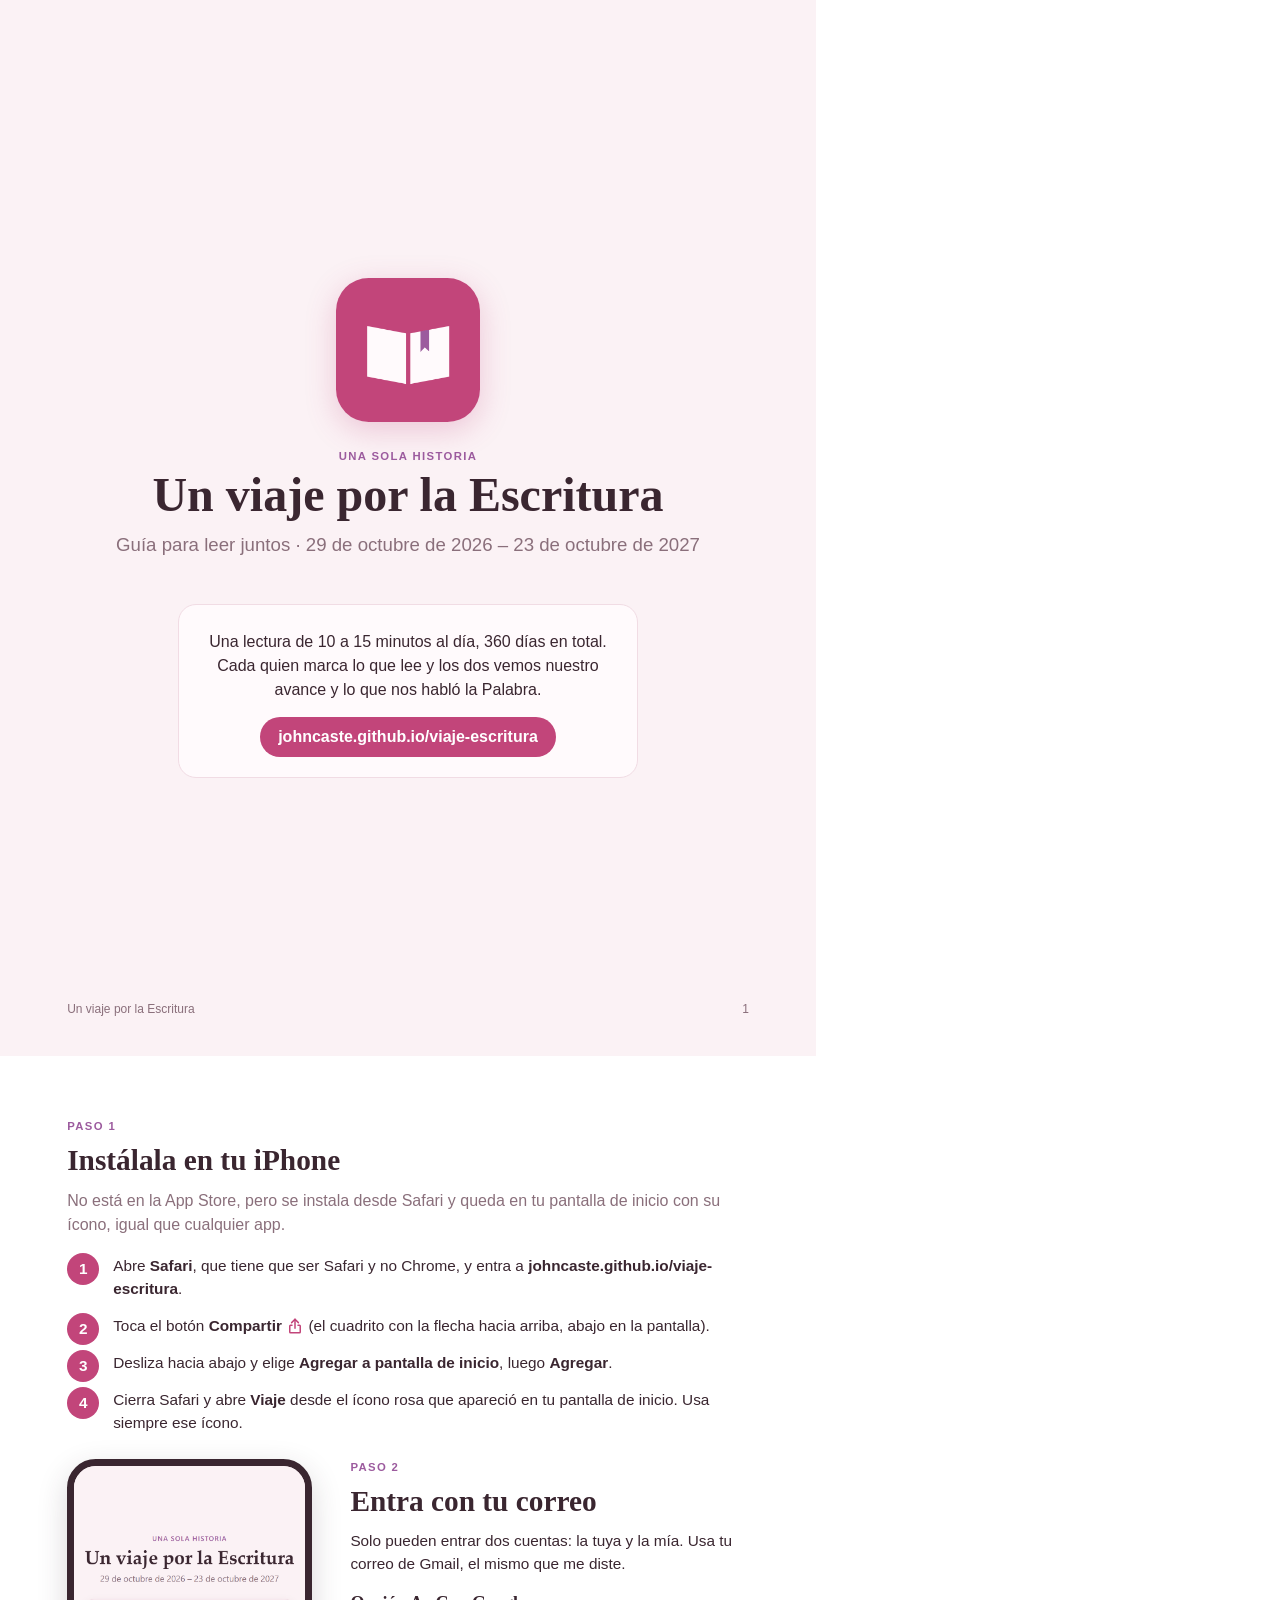
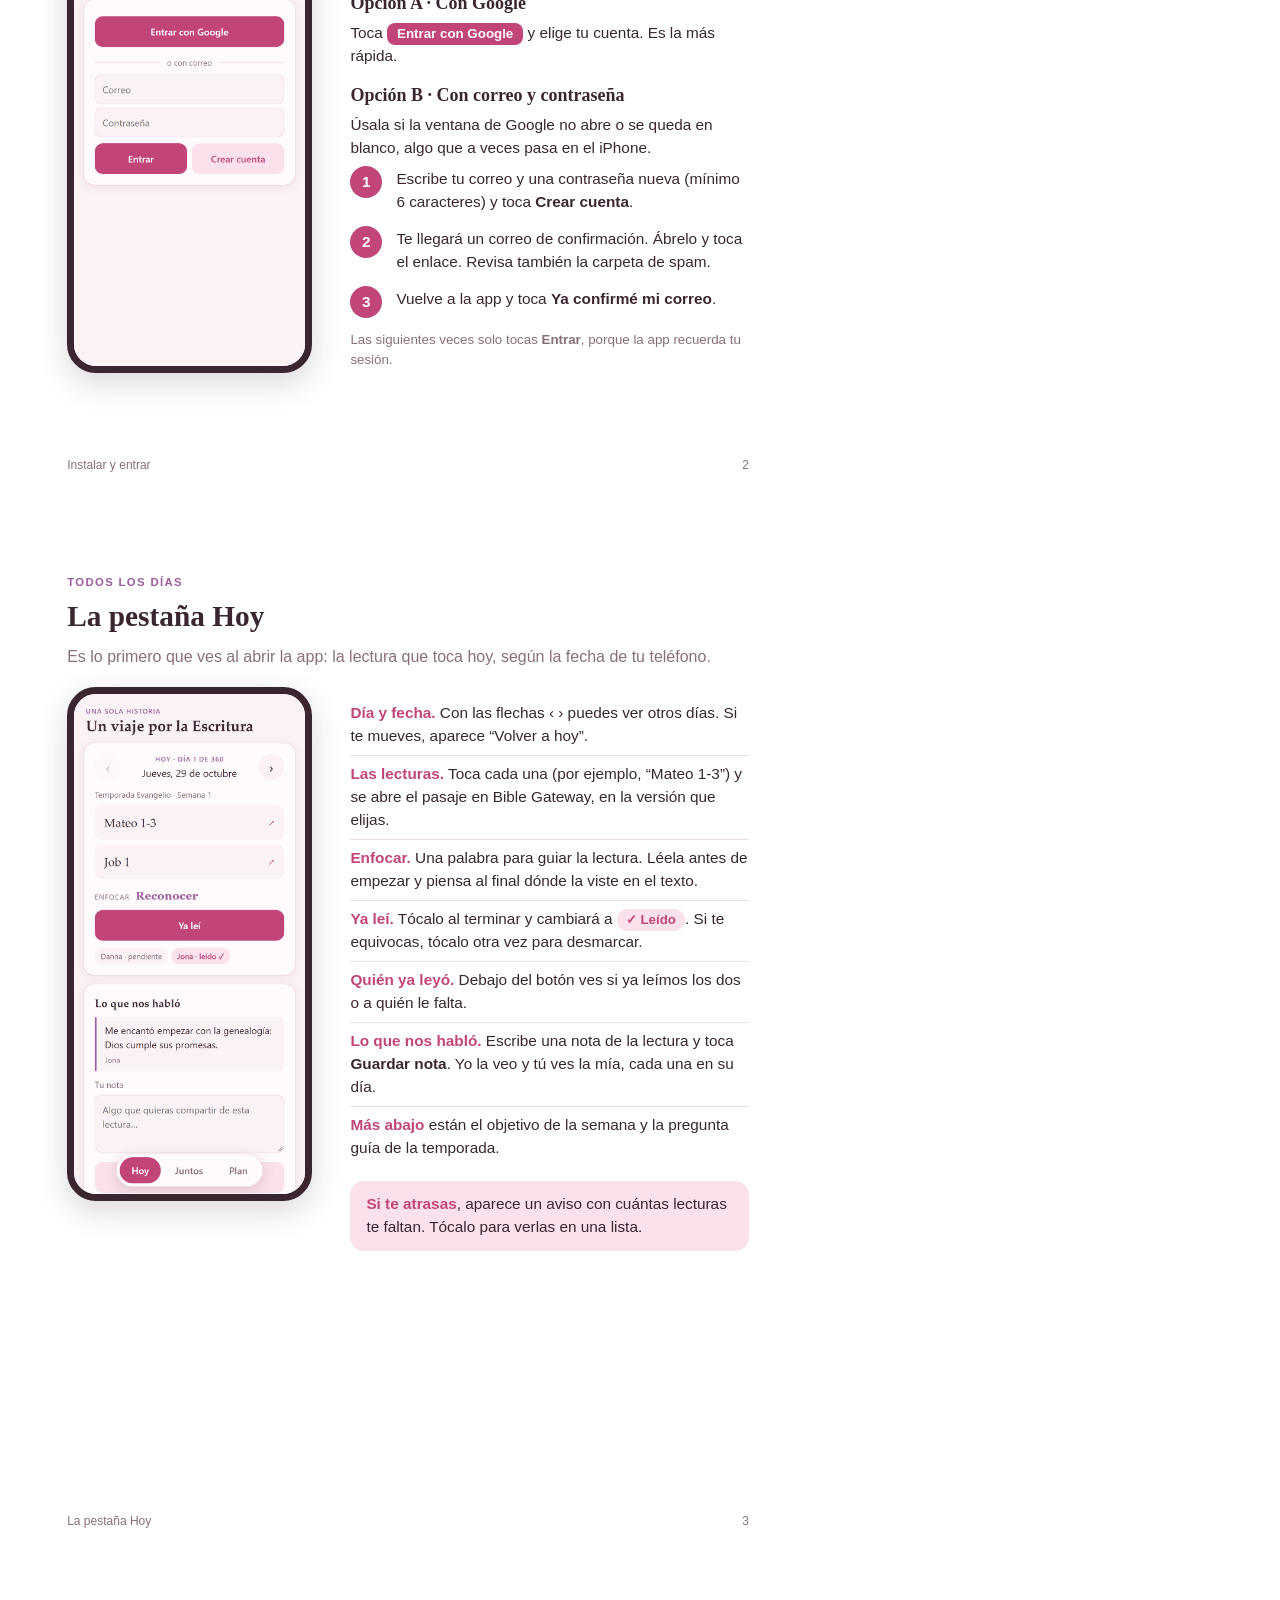
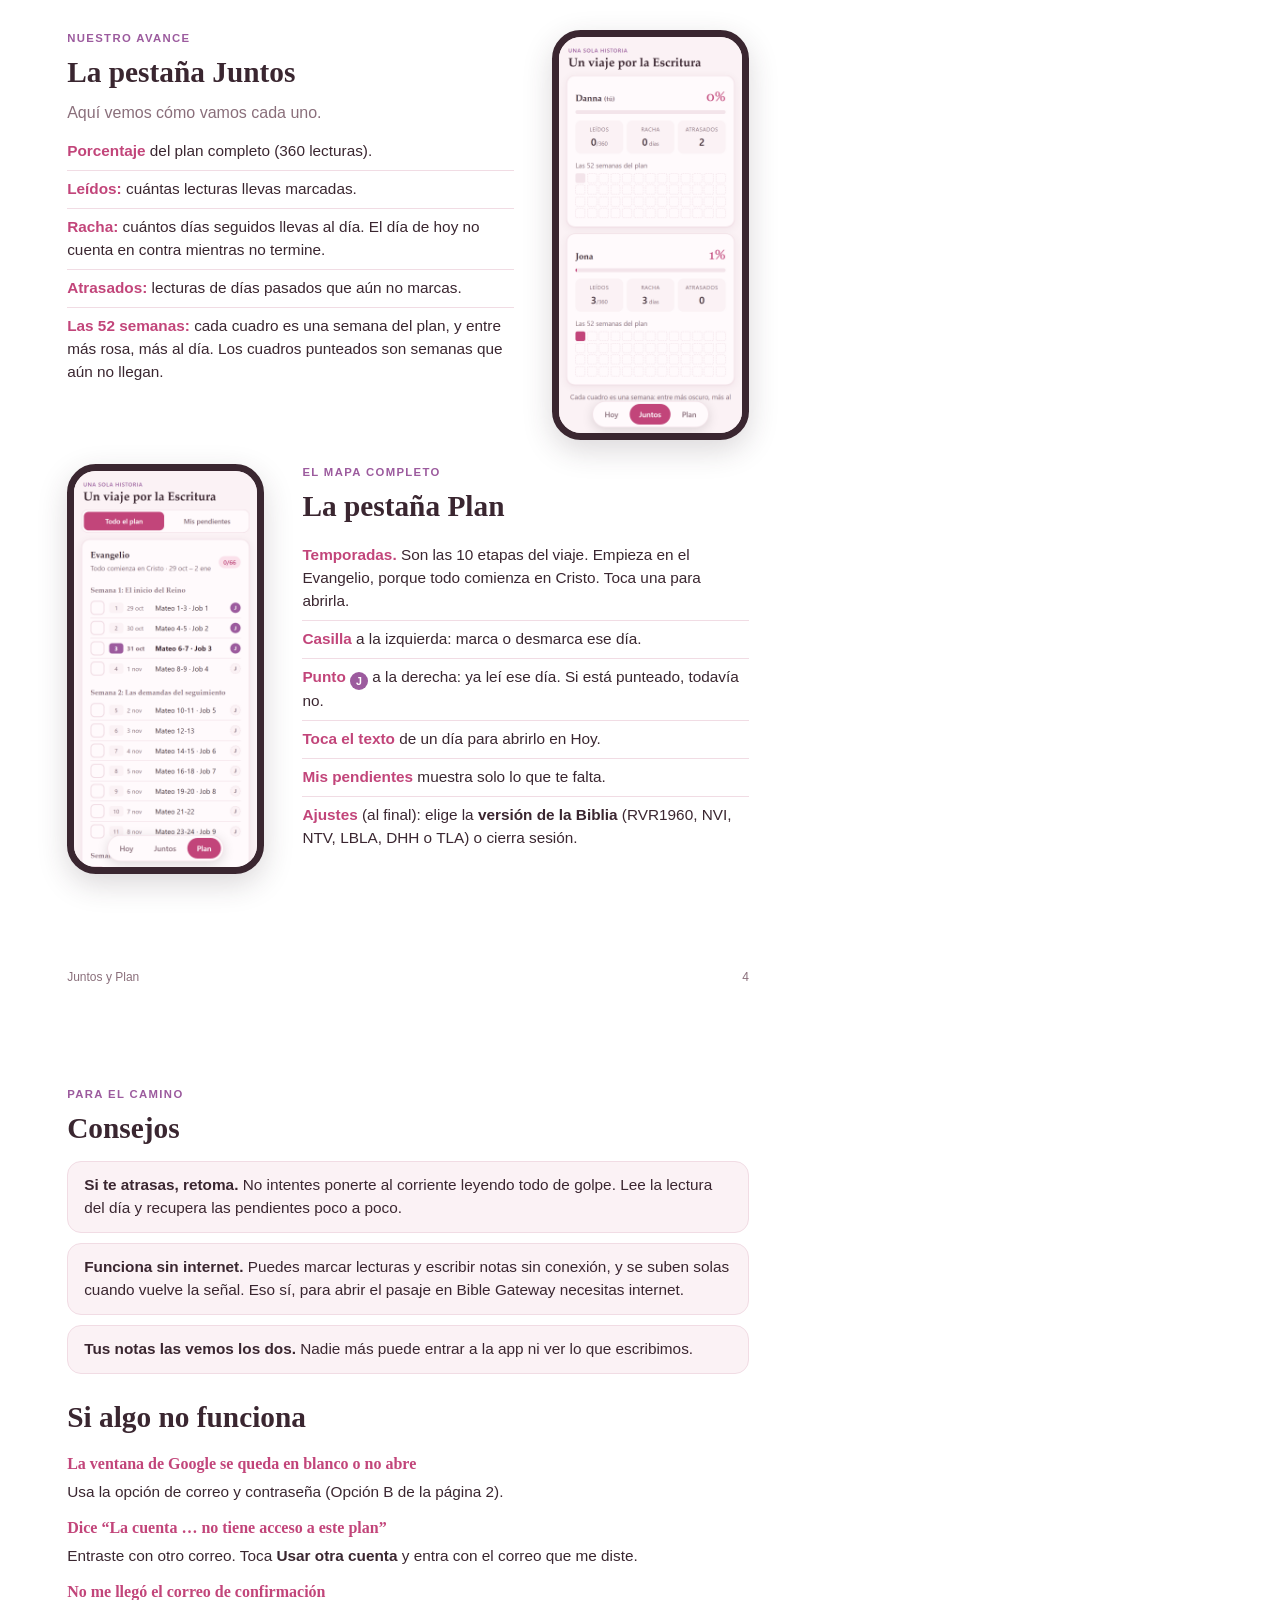
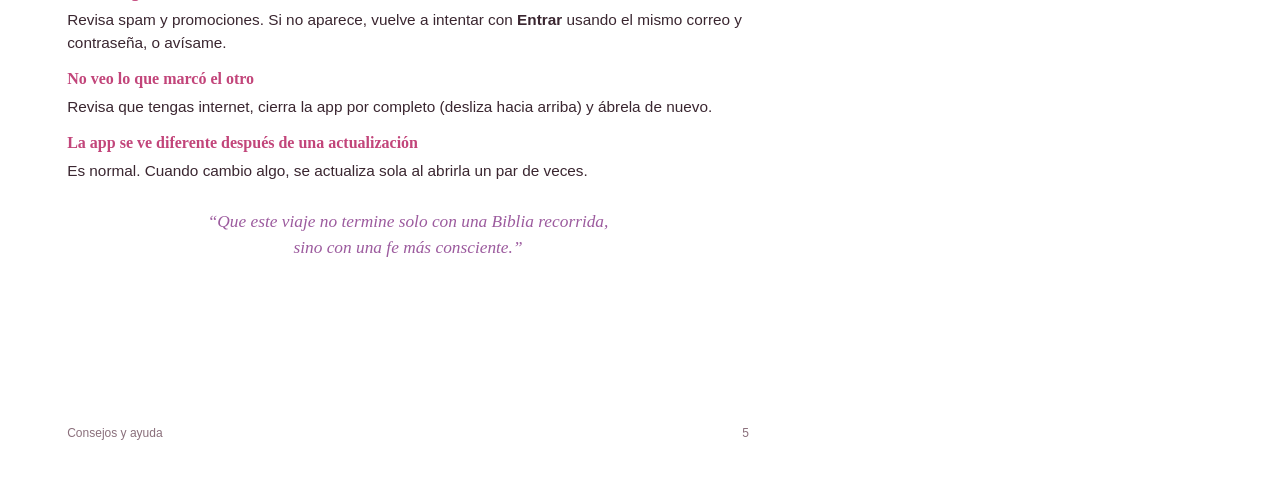
==== guia/guia.html @ ff2acd33 "feat: paleta rosa y guía de uso para compartir Cambia los colores y los íconos a tonos rosas, agrega" ====
<!doctype html>
<html lang="es">
<head>
<meta charset="utf-8">
<title>Guía · Un viaje por la Escritura</title>
<style>
  @page { size: letter; margin: 0; }
  :root {
    --fondo: #fbf2f5; --tarjeta: #fffafc; --texto: #3a2630; --tenue: #8a6f7b;
    --linea: #f1dce4; --acento: #c2457a; --suave: #fbe1eb; --malva: #9c5b9e;
  }
  * { box-sizing: border-box; }
  html { -webkit-print-color-adjust: exact; print-color-adjust: exact; }
  body { margin: 0; color: var(--texto); font: 11.5pt/1.5 "Segoe UI", -apple-system, sans-serif; background: #fff; }
  h1, h2, h3 { font-family: "Palatino Linotype", "Iowan Old Style", Georgia, serif; font-weight: 600; margin: 0; }
  .pagina { width: 8.5in; height: 11in; padding: .65in .7in; position: relative; overflow: hidden; page-break-after: always; }
  .pagina:last-child { page-break-after: auto; }
  .pie { position: absolute; bottom: .4in; left: .7in; right: .7in; display: flex; justify-content: space-between; font-size: 9pt; color: var(--tenue); }
  .eyebrow { text-transform: uppercase; letter-spacing: .12em; font-size: 8.5pt; color: var(--malva); font-weight: 700; margin: 0 0 4px; }
  h2 { font-size: 22pt; margin-bottom: 6px; }
  h3 { font-size: 13.5pt; margin: 14px 0 4px; }
  p { margin: 5px 0; }
  .intro { color: var(--tenue); font-size: 12pt; margin-bottom: 18px; }

  /* Portada */
  .portada { background: var(--fondo); display: flex; flex-direction: column; justify-content: center; text-align: center; }
  .portada .icono { width: 1.5in; height: 1.5in; border-radius: .34in; margin: 0 auto 26px; box-shadow: 0 8px 30px rgb(194 69 122 / 25%); }
  .portada h1 { font-size: 36pt; line-height: 1.1; }
  .portada .sub { font-size: 14pt; color: var(--tenue); margin-top: 10px; }
  .portada .para { margin: 40px auto 0; max-width: 4.8in; background: var(--tarjeta); border: 1px solid var(--linea); border-radius: 18px; padding: 20px 26px; font-size: 12pt; }
  .portada .url { display: inline-block; margin-top: 10px; background: var(--acento); color: #fff; padding: 8px 18px; border-radius: 999px; font-weight: 600; text-decoration: none; }

  /* Pasos */
  .pasos { list-style: none; padding: 0; margin: 0; counter-reset: paso; }
  .pasos li { counter-increment: paso; position: relative; padding: 0 0 14px 46px; }
  .pasos li::before {
    content: counter(paso); position: absolute; left: 0; top: -2px; width: 32px; height: 32px; border-radius: 50%;
    background: var(--acento); color: #fff; font-weight: 700; display: grid; place-items: center;
  }
  .pasos strong { color: var(--texto); }
  .ios { display: inline-block; vertical-align: -4px; width: 18px; height: 18px; }

  /* Columnas con teléfono */
  .dos { display: grid; grid-template-columns: 2.55in 1fr; gap: .4in; align-items: start; }
  .dos.inversa { grid-template-columns: 1fr 2.55in; }
  .compacta .dos { grid-template-columns: 2.05in 1fr; }
  .compacta .dos.inversa { grid-template-columns: 1fr 2.05in; }
  .compacta .telefono { width: 2.05in; }
  .telefono { width: 2.55in; border-radius: .3in; border: 7px solid #3a2630; overflow: hidden; background: var(--fondo); box-shadow: 0 10px 30px rgb(58 38 48 / 18%); }
  .telefono img { display: block; width: 100%; }

  .nota { background: var(--suave); border-radius: 14px; padding: 12px 16px; margin: 14px 0; }
  .nota strong { color: var(--acento); }
  .caja { background: var(--fondo); border: 1px solid var(--linea); border-radius: 14px; padding: 12px 16px; margin: 10px 0; }
  .partes { list-style: none; padding: 0; margin: 8px 0; }
  .partes li { padding: 7px 0; border-top: 1px solid var(--linea); }
  .partes li:first-child { border-top: 0; }
  .partes b { color: var(--acento); }
  .chip { display: inline-block; padding: 1px 9px; border-radius: 999px; background: var(--suave); color: var(--acento); font-weight: 600; font-size: 10pt; }
  .boton { display: inline-block; padding: 1px 10px; border-radius: 8px; background: var(--acento); color: #fff; font-weight: 600; font-size: 10pt; }
  .punto { display: inline-grid; place-items: center; width: 18px; height: 18px; border-radius: 50%; background: var(--malva); color: #fff; font-size: 8pt; font-weight: 700; vertical-align: -3px; }
  .problemas h3 { font-size: 12pt; margin-top: 12px; color: var(--acento); }
  .cierre { text-align: center; margin-top: 26px; font-family: "Palatino Linotype", Georgia, serif; font-style: italic; font-size: 13pt; color: var(--malva); }
</style>
</head>
<body>

<!-- 1. Portada -->
<section class="pagina portada">
  <img class="icono" src="../icons/icon-512.png" alt="">
  <p class="eyebrow">Una sola historia</p>
  <h1>Un viaje por la Escritura</h1>
  <p class="sub">Guía para leer juntos · 29 de octubre de 2026 – 23 de octubre de 2027</p>
  <div class="para">
    <p>Una lectura de 10 a 15 minutos al día, 360 días en total. Cada quien marca lo que lee y los dos vemos nuestro avance y lo que nos habló la Palabra.</p>
    <a class="url" href="https://johncaste.github.io/viaje-escritura/">johncaste.github.io/viaje-escritura</a>
  </div>
  <div class="pie"><span>Un viaje por la Escritura</span><span>1</span></div>
</section>

<!-- 2. Instalar y entrar -->
<section class="pagina">
  <p class="eyebrow">Paso 1</p>
  <h2>Instálala en tu iPhone</h2>
  <p class="intro">No está en la App Store, pero se instala desde Safari y queda en tu pantalla de inicio con su ícono, igual que cualquier app.</p>

  <ol class="pasos">
    <li>Abre <strong>Safari</strong>, que tiene que ser Safari y no Chrome, y entra a <strong>johncaste.github.io/viaje-escritura</strong>.</li>
    <li>Toca el botón <strong>Compartir</strong>
      <svg class="ios" viewBox="0 0 24 24" fill="none" stroke="#c2457a" stroke-width="2" stroke-linecap="round" stroke-linejoin="round"><path d="M12 3v12"/><path d="M7.5 7.5 12 3l4.5 4.5"/><path d="M8 11H6a1 1 0 0 0-1 1v8a1 1 0 0 0 1 1h12a1 1 0 0 0 1-1v-8a1 1 0 0 0-1-1h-2"/></svg>
      (el cuadrito con la flecha hacia arriba, abajo en la pantalla).</li>
    <li>Desliza hacia abajo y elige <strong>Agregar a pantalla de inicio</strong>, luego <strong>Agregar</strong>.</li>
    <li>Cierra Safari y abre <strong>Viaje</strong> desde el ícono rosa que apareció en tu pantalla de inicio. Usa siempre ese ícono.</li>
  </ol>

  <div class="dos" style="margin-top:10px">
    <div class="telefono"><img src="img/acceso.png" alt="Pantalla para entrar"></div>
    <div>
      <p class="eyebrow">Paso 2</p>
      <h2>Entra con tu correo</h2>
      <p>Solo pueden entrar dos cuentas: la tuya y la mía. Usa tu correo de Gmail, el mismo que me diste.</p>

      <h3>Opción A · Con Google</h3>
      <p>Toca <span class="boton">Entrar con Google</span> y elige tu cuenta. Es la más rápida.</p>

      <h3>Opción B · Con correo y contraseña</h3>
      <p>Úsala si la ventana de Google no abre o se queda en blanco, algo que a veces pasa en el iPhone.</p>
      <ol class="pasos" style="margin-top:8px">
        <li>Escribe tu correo y una contraseña nueva (mínimo 6 caracteres) y toca <strong>Crear cuenta</strong>.</li>
        <li>Te llegará un correo de confirmación. Ábrelo y toca el enlace. Revisa también la carpeta de spam.</li>
        <li>Vuelve a la app y toca <strong>Ya confirmé mi correo</strong>.</li>
      </ol>
      <p style="color:var(--tenue);font-size:10pt">Las siguientes veces solo tocas <strong>Entrar</strong>, porque la app recuerda tu sesión.</p>
    </div>
  </div>
  <div class="pie"><span>Instalar y entrar</span><span>2</span></div>
</section>

<!-- 3. Hoy -->
<section class="pagina">
  <p class="eyebrow">Todos los días</p>
  <h2>La pestaña Hoy</h2>
  <p class="intro">Es lo primero que ves al abrir la app: la lectura que toca hoy, según la fecha de tu teléfono.</p>
  <div class="dos">
    <div class="telefono"><img src="img/hoy.png" alt="Pantalla Hoy"></div>
    <div>
      <ul class="partes">
        <li><b>Día y fecha.</b> Con las flechas ‹ › puedes ver otros días. Si te mueves, aparece “Volver a hoy”.</li>
        <li><b>Las lecturas.</b> Toca cada una (por ejemplo, “Mateo 1-3”) y se abre el pasaje en Bible Gateway, en la versión que elijas.</li>
        <li><b>Enfocar.</b> Una palabra para guiar la lectura. Léela antes de empezar y piensa al final dónde la viste en el texto.</li>
        <li><b>Ya leí.</b> Tócalo al terminar y cambiará a <span class="chip">✓ Leído</span>. Si te equivocas, tócalo otra vez para desmarcar.</li>
        <li><b>Quién ya leyó.</b> Debajo del botón ves si ya leímos los dos o a quién le falta.</li>
        <li><b>Lo que nos habló.</b> Escribe una nota de la lectura y toca <strong>Guardar nota</strong>. Yo la veo y tú ves la mía, cada una en su día.</li>
        <li><b>Más abajo</b> están el objetivo de la semana y la pregunta guía de la temporada.</li>
      </ul>
      <div class="nota"><strong>Si te atrasas</strong>, aparece un aviso con cuántas lecturas te faltan. Tócalo para verlas en una lista.</div>
    </div>
  </div>
  <div class="pie"><span>La pestaña Hoy</span><span>3</span></div>
</section>

<!-- 4. Juntos y Plan -->
<section class="pagina compacta">
  <div class="dos inversa">
    <div>
      <p class="eyebrow">Nuestro avance</p>
      <h2>La pestaña Juntos</h2>
      <p class="intro" style="margin-bottom:8px">Aquí vemos cómo vamos cada uno.</p>
      <ul class="partes">
        <li><b>Porcentaje</b> del plan completo (360 lecturas).</li>
        <li><b>Leídos:</b> cuántas lecturas llevas marcadas.</li>
        <li><b>Racha:</b> cuántos días seguidos llevas al día. El día de hoy no cuenta en contra mientras no termine.</li>
        <li><b>Atrasados:</b> lecturas de días pasados que aún no marcas.</li>
        <li><b>Las 52 semanas:</b> cada cuadro es una semana del plan, y entre más rosa, más al día. Los cuadros punteados son semanas que aún no llegan.</li>
      </ul>
    </div>
    <div class="telefono"><img src="img/juntos.png" alt="Pantalla Juntos"></div>
  </div>

  <div class="dos" style="margin-top:.25in">
    <div class="telefono"><img src="img/plan.png" alt="Pantalla Plan"></div>
    <div>
      <p class="eyebrow">El mapa completo</p>
      <h2>La pestaña Plan</h2>
      <ul class="partes">
        <li><b>Temporadas.</b> Son las 10 etapas del viaje. Empieza en el Evangelio, porque todo comienza en Cristo. Toca una para abrirla.</li>
        <li><b>Casilla</b> a la izquierda: marca o desmarca ese día.</li>
        <li><b>Punto</b> <span class="punto">J</span> a la derecha: ya leí ese día. Si está punteado, todavía no.</li>
        <li><b>Toca el texto</b> de un día para abrirlo en Hoy.</li>
        <li><b>Mis pendientes</b> muestra solo lo que te falta.</li>
        <li><b>Ajustes</b> (al final): elige la <strong>versión de la Biblia</strong> (RVR1960, NVI, NTV, LBLA, DHH o TLA) o cierra sesión.</li>
      </ul>
    </div>
  </div>
  <div class="pie"><span>Juntos y Plan</span><span>4</span></div>
</section>

<!-- 5. Consejos y problemas -->
<section class="pagina">
  <p class="eyebrow">Para el camino</p>
  <h2>Consejos</h2>
  <div class="caja"><strong>Si te atrasas, retoma.</strong> No intentes ponerte al corriente leyendo todo de golpe. Lee la lectura del día y recupera las pendientes poco a poco.</div>
  <div class="caja"><strong>Funciona sin internet.</strong> Puedes marcar lecturas y escribir notas sin conexión, y se suben solas cuando vuelve la señal. Eso sí, para abrir el pasaje en Bible Gateway necesitas internet.</div>
  <div class="caja"><strong>Tus notas las vemos los dos.</strong> Nadie más puede entrar a la app ni ver lo que escribimos.</div>

  <div class="problemas">
    <h2 style="margin-top:22px">Si algo no funciona</h2>
    <h3>La ventana de Google se queda en blanco o no abre</h3>
    <p>Usa la opción de correo y contraseña (Opción B de la página 2).</p>
    <h3>Dice “La cuenta … no tiene acceso a este plan”</h3>
    <p>Entraste con otro correo. Toca <strong>Usar otra cuenta</strong> y entra con el correo que me diste.</p>
    <h3>No me llegó el correo de confirmación</h3>
    <p>Revisa spam y promociones. Si no aparece, vuelve a intentar con <strong>Entrar</strong> usando el mismo correo y contraseña, o avísame.</p>
    <h3>No veo lo que marcó el otro</h3>
    <p>Revisa que tengas internet, cierra la app por completo (desliza hacia arriba) y ábrela de nuevo.</p>
    <h3>La app se ve diferente después de una actualización</h3>
    <p>Es normal. Cuando cambio algo, se actualiza sola al abrirla un par de veces.</p>
  </div>

  <p class="cierre">“Que este viaje no termine solo con una Biblia recorrida,<br>sino con una fe más consciente.”</p>
  <div class="pie"><span>Consejos y ayuda</span><span>5</span></div>
</section>

</body>
</html>
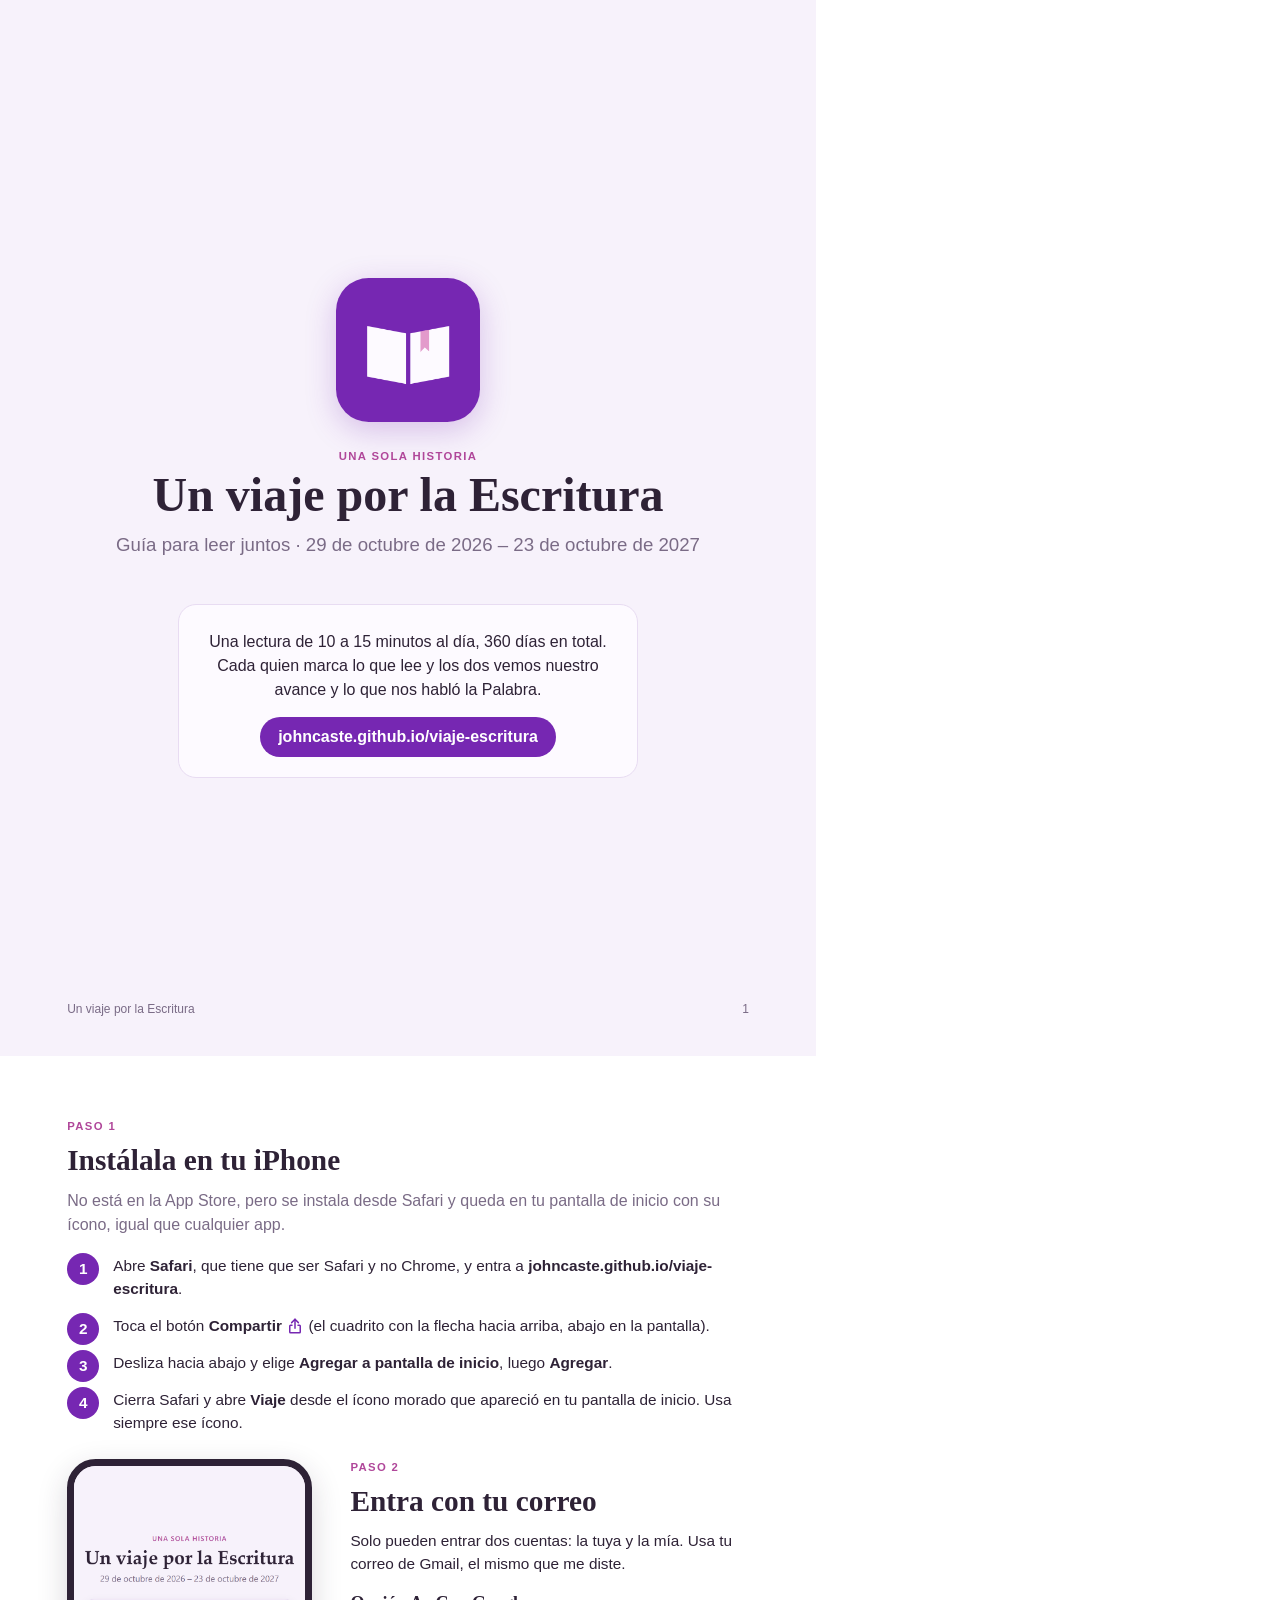
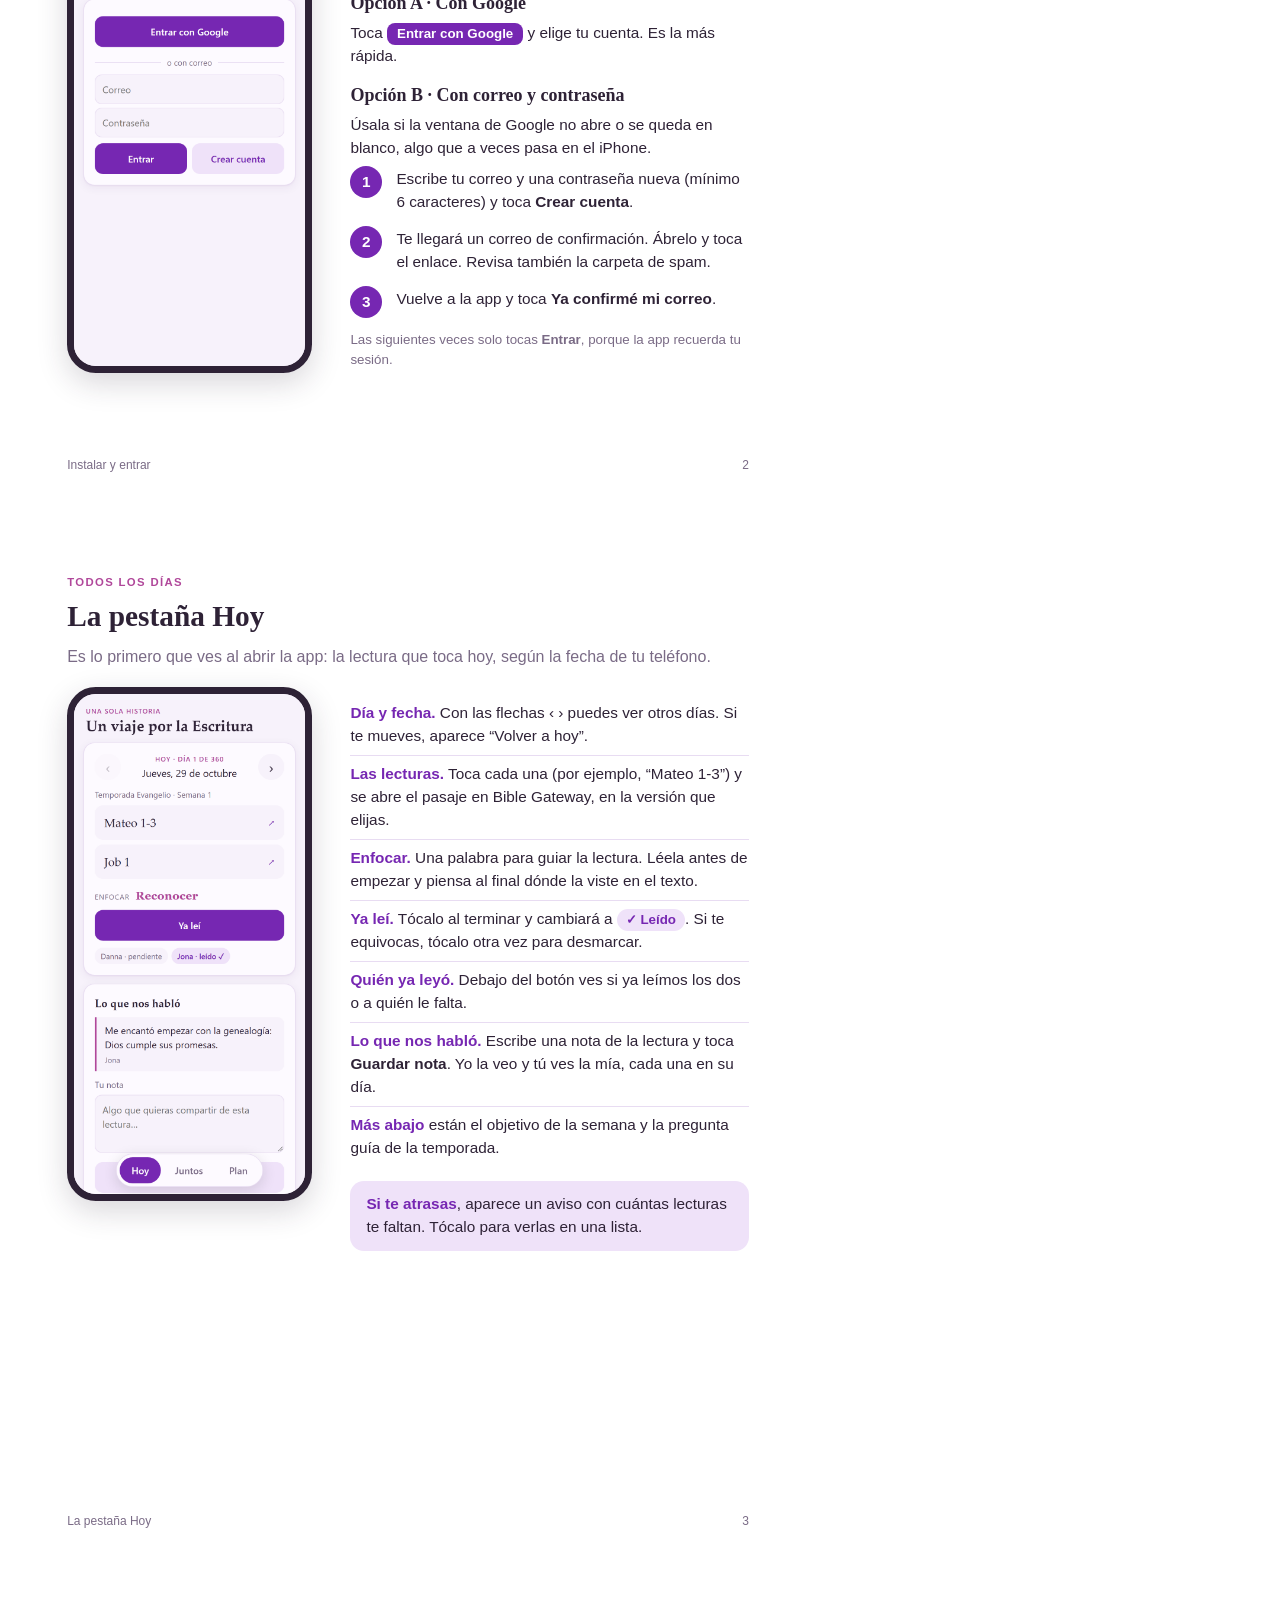
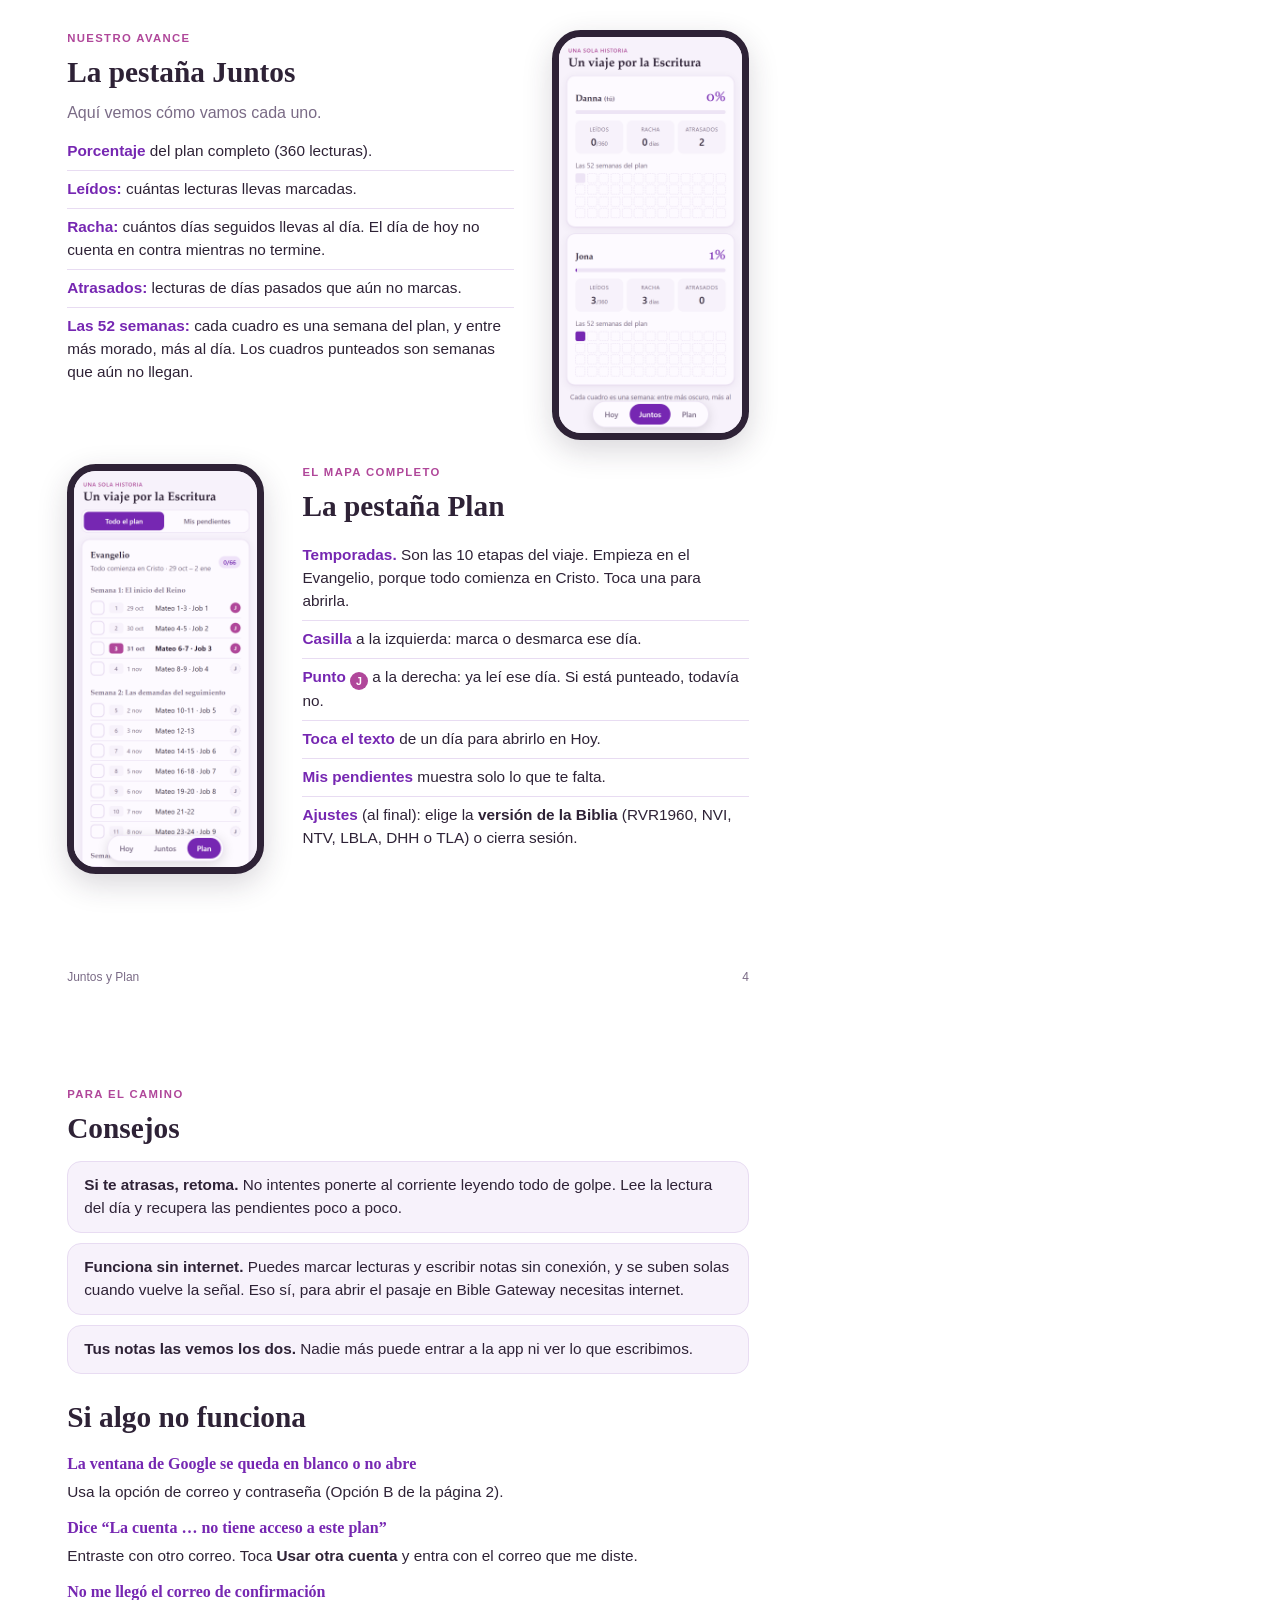
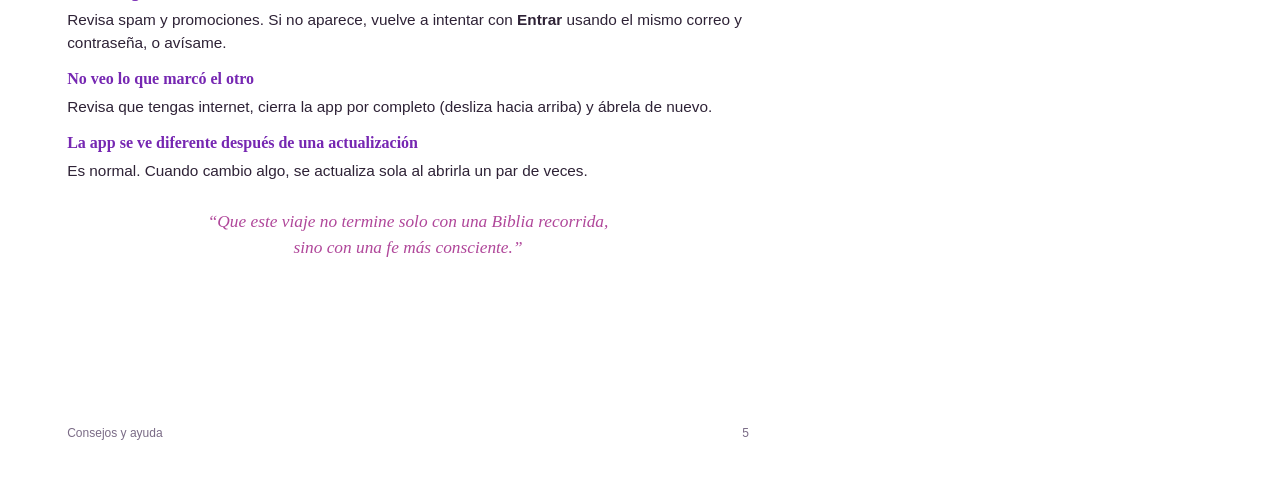
==== commit 08a7facc: "style: paleta morada con base #7627B2 Co-Authored-By: Claude Opus 5.5 <noreply@anthropic.com>" ====
--- a/guia/guia.html
+++ b/guia/guia.html
@@ -6,8 +6,8 @@
 <style>
   @page { size: letter; margin: 0; }
   :root {
-    --fondo: #fbf2f5; --tarjeta: #fffafc; --texto: #3a2630; --tenue: #8a6f7b;
-    --linea: #f1dce4; --acento: #c2457a; --suave: #fbe1eb; --malva: #9c5b9e;
+    --fondo: #f7f2fb; --tarjeta: #fdfaff; --texto: #2e2236; --tenue: #7a6b86;
+    --linea: #e8dcf2; --acento: #7627b2; --suave: #efe2f9; --malva: #b0479a;
   }
   * { box-sizing: border-box; }
   html { -webkit-print-color-adjust: exact; print-color-adjust: exact; }
@@ -24,7 +24,7 @@
 
   /* Portada */
   .portada { background: var(--fondo); display: flex; flex-direction: column; justify-content: center; text-align: center; }
-  .portada .icono { width: 1.5in; height: 1.5in; border-radius: .34in; margin: 0 auto 26px; box-shadow: 0 8px 30px rgb(194 69 122 / 25%); }
+  .portada .icono { width: 1.5in; height: 1.5in; border-radius: .34in; margin: 0 auto 26px; box-shadow: 0 8px 30px rgb(118 39 178 / 25%); }
   .portada h1 { font-size: 36pt; line-height: 1.1; }
   .portada .sub { font-size: 14pt; color: var(--tenue); margin-top: 10px; }
   .portada .para { margin: 40px auto 0; max-width: 4.8in; background: var(--tarjeta); border: 1px solid var(--linea); border-radius: 18px; padding: 20px 26px; font-size: 12pt; }
@@ -46,7 +46,7 @@
   .compacta .dos { grid-template-columns: 2.05in 1fr; }
   .compacta .dos.inversa { grid-template-columns: 1fr 2.05in; }
   .compacta .telefono { width: 2.05in; }
-  .telefono { width: 2.55in; border-radius: .3in; border: 7px solid #3a2630; overflow: hidden; background: var(--fondo); box-shadow: 0 10px 30px rgb(58 38 48 / 18%); }
+  .telefono { width: 2.55in; border-radius: .3in; border: 7px solid #2e2236; overflow: hidden; background: var(--fondo); box-shadow: 0 10px 30px rgb(46 34 54 / 18%); }
   .telefono img { display: block; width: 100%; }
 
   .nota { background: var(--suave); border-radius: 14px; padding: 12px 16px; margin: 14px 0; }
@@ -87,10 +87,10 @@
   <ol class="pasos">
     <li>Abre <strong>Safari</strong>, que tiene que ser Safari y no Chrome, y entra a <strong>johncaste.github.io/viaje-escritura</strong>.</li>
     <li>Toca el botón <strong>Compartir</strong>
-      <svg class="ios" viewBox="0 0 24 24" fill="none" stroke="#c2457a" stroke-width="2" stroke-linecap="round" stroke-linejoin="round"><path d="M12 3v12"/><path d="M7.5 7.5 12 3l4.5 4.5"/><path d="M8 11H6a1 1 0 0 0-1 1v8a1 1 0 0 0 1 1h12a1 1 0 0 0 1-1v-8a1 1 0 0 0-1-1h-2"/></svg>
+      <svg class="ios" viewBox="0 0 24 24" fill="none" stroke="#7627b2" stroke-width="2" stroke-linecap="round" stroke-linejoin="round"><path d="M12 3v12"/><path d="M7.5 7.5 12 3l4.5 4.5"/><path d="M8 11H6a1 1 0 0 0-1 1v8a1 1 0 0 0 1 1h12a1 1 0 0 0 1-1v-8a1 1 0 0 0-1-1h-2"/></svg>
       (el cuadrito con la flecha hacia arriba, abajo en la pantalla).</li>
     <li>Desliza hacia abajo y elige <strong>Agregar a pantalla de inicio</strong>, luego <strong>Agregar</strong>.</li>
-    <li>Cierra Safari y abre <strong>Viaje</strong> desde el ícono rosa que apareció en tu pantalla de inicio. Usa siempre ese ícono.</li>
+    <li>Cierra Safari y abre <strong>Viaje</strong> desde el ícono morado que apareció en tu pantalla de inicio. Usa siempre ese ícono.</li>
   </ol>
 
   <div class="dos" style="margin-top:10px">
@@ -151,7 +151,7 @@
         <li><b>Leídos:</b> cuántas lecturas llevas marcadas.</li>
         <li><b>Racha:</b> cuántos días seguidos llevas al día. El día de hoy no cuenta en contra mientras no termine.</li>
         <li><b>Atrasados:</b> lecturas de días pasados que aún no marcas.</li>
-        <li><b>Las 52 semanas:</b> cada cuadro es una semana del plan, y entre más rosa, más al día. Los cuadros punteados son semanas que aún no llegan.</li>
+        <li><b>Las 52 semanas:</b> cada cuadro es una semana del plan, y entre más morado, más al día. Los cuadros punteados son semanas que aún no llegan.</li>
       </ul>
     </div>
     <div class="telefono"><img src="img/juntos.png" alt="Pantalla Juntos"></div>
